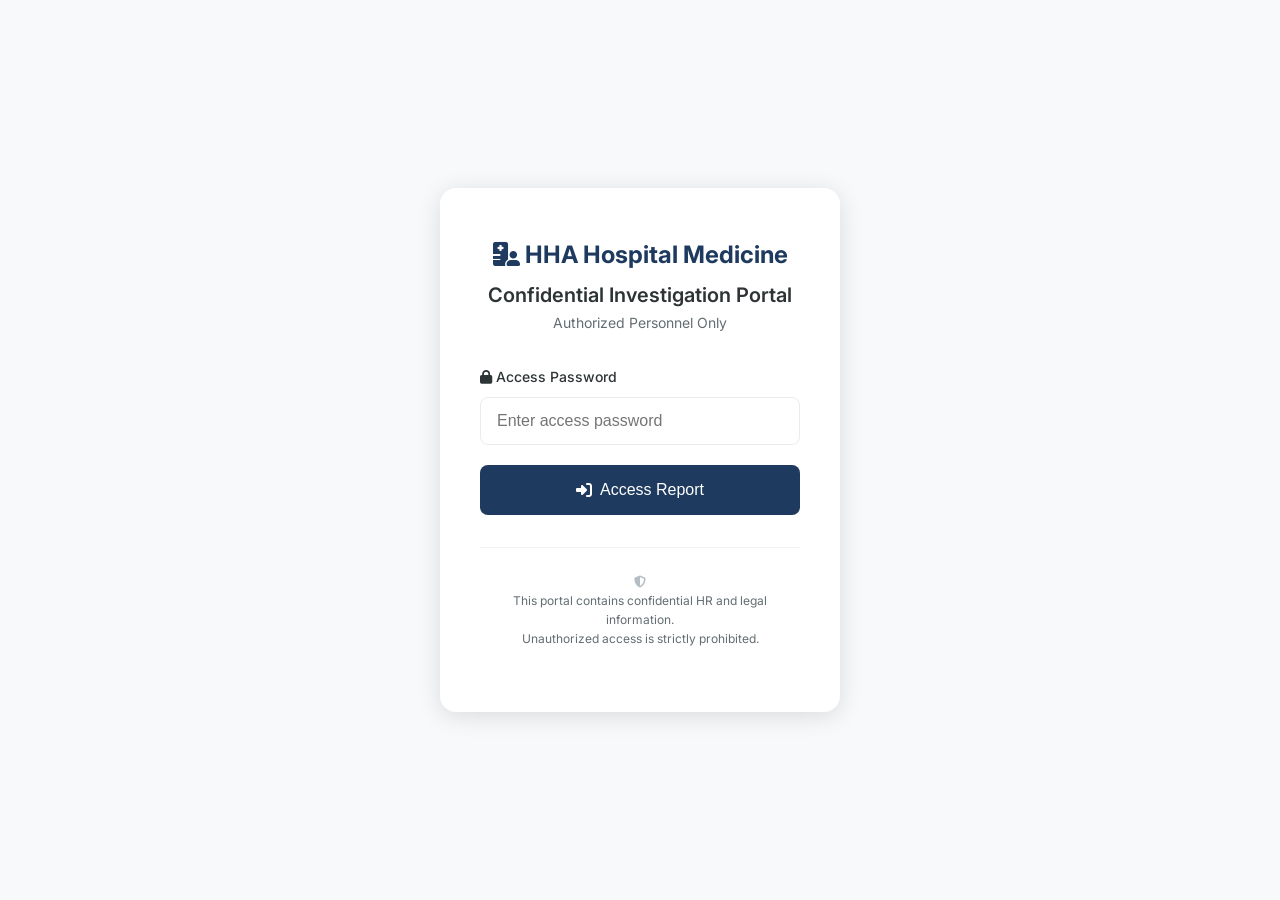
==== actions.html @ 1b226b01 "Investigation Dashboard - Professional Report Portal Professional, mobile-friendly, password-protect" ====
<!DOCTYPE html>
<html lang="en">
<head>
    <meta charset="UTF-8">
    <meta name="viewport" content="width=device-width, initial-scale=1.0">
    <meta name="robots" content="noindex, nofollow">
    <title>Actions Taken | HHA Investigation Report</title>

    <!-- Favicon -->
    <link rel="icon" type="image/svg+xml" href="data:image/svg+xml,<svg xmlns='http://www.w3.org/2000/svg' viewBox='0 0 100 100'><text y='.9em' font-size='90'>🏥</text></svg>">

    <!-- Google Fonts -->
    <link rel="preconnect" href="https://fonts.googleapis.com">
    <link rel="preconnect" href="https://fonts.gstatic.com" crossorigin>
    <link href="https://fonts.googleapis.com/css2?family=Inter:wght@400;500;600;700&display=swap" rel="stylesheet">

    <!-- Font Awesome -->
    <link rel="stylesheet" href="https://cdnjs.cloudflare.com/ajax/libs/font-awesome/6.5.1/css/all.min.css">

    <!-- Custom Styles -->
    <link rel="stylesheet" href="css/styles.css">
</head>
<body>
    <div class="page-wrapper">
        <!-- Navigation -->
        <nav class="navbar">
            <div class="container navbar-container">
                <a href="index.html" class="navbar-brand">
                    <i class="fas fa-hospital-user"></i>
                    HHA Hospital Medicine
                    <span class="confidential-badge">Confidential</span>
                </a>

                <button class="navbar-toggle" onclick="toggleNav()">
                    <span></span>
                    <span></span>
                    <span></span>
                </button>

                <ul class="navbar-nav" id="navbar-nav">
                    <li><a href="index.html" class="nav-link">Dashboard</a></li>
                    <li><a href="timeline.html" class="nav-link">Timeline</a></li>
                    <li><a href="incidents.html" class="nav-link">Incidents</a></li>
                    <li><a href="evidence.html" class="nav-link">Evidence</a></li>
                    <li><a href="actions.html" class="nav-link active">Actions</a></li>
                    <li><a href="summary.html" class="nav-link">Summary</a></li>
                    <li><a href="recommendations.html" class="nav-link">Next Steps</a></li>
                    <li><button class="btn-logout" onclick="logout()"><i class="fas fa-sign-out-alt"></i> Logout</button></li>
                </ul>
            </div>
        </nav>

        <!-- Main Content -->
        <main class="main-content">
            <div class="container">
                <!-- Page Header -->
                <div class="card mb-3">
                    <h1><i class="fas fa-tasks text-success"></i> Actions Taken by IT</h1>
                    <p class="text-muted mb-0">Steps taken to protect company data and preserve evidence</p>
                </div>

                <!-- Current Status -->
                <div class="status-box protected mb-4">
                    <div class="status-icon">
                        <i class="fas fa-shield-halved"></i>
                    </div>
                    <div class="status-text">Mailbox Protected</div>
                    <div class="status-subtext">
                        Litigation hold enabled - All data is now preserved and secured
                    </div>
                </div>

                <!-- Action Steps Timeline -->
                <div class="card">
                    <div class="card-header">
                        <h2 class="card-title"><i class="fas fa-list-check"></i> Response Steps</h2>
                    </div>
                    <div class="card-body">
                        <div class="stepper">
                            <!-- Step 1 -->
                            <div class="step">
                                <div class="step-title">
                                    <span class="check"><i class="fas fa-check-circle"></i></span>
                                    Step 1: License Upgrade
                                </div>
                                <div class="step-content">
                                    Upgraded employee's Microsoft 365 license from Basic to E3 to enable advanced compliance and legal hold features.
                                </div>
                                <div class="step-meta">
                                    <i class="fas fa-calendar"></i> January 30, 2026 |
                                    <i class="fas fa-dollar-sign"></i> Cost: $37.50 (7-day trial)
                                </div>
                            </div>

                            <!-- Step 2 -->
                            <div class="step">
                                <div class="step-title">
                                    <span class="check"><i class="fas fa-check-circle"></i></span>
                                    Step 2: Litigation Hold Enabled
                                </div>
                                <div class="step-content">
                                    Activated litigation hold on the mailbox to prevent any further permanent deletion of emails. All mailbox data is now frozen and preserved.
                                </div>
                                <div class="step-meta">
                                    <i class="fas fa-calendar"></i> January 30, 2026 at 1:37:19 PM |
                                    <i class="fas fa-clock"></i> Duration: 365 days
                                </div>
                            </div>

                            <!-- Step 3 -->
                            <div class="step">
                                <div class="step-title">
                                    <span class="check"><i class="fas fa-check-circle"></i></span>
                                    Step 3: Evidence Export
                                </div>
                                <div class="step-content">
                                    Exported 90 days of complete user activity logs from the audit system. All deletion events are documented with timestamps, IP addresses, and device information.
                                </div>
                                <div class="step-meta">
                                    <i class="fas fa-file"></i> 8 files |
                                    <i class="fas fa-database"></i> ~27 MB total
                                </div>
                            </div>

                            <!-- Step 4 -->
                            <div class="step">
                                <div class="step-title">
                                    <span class="check"><i class="fas fa-check-circle"></i></span>
                                    Step 4: Recovery Assessment
                                </div>
                                <div class="step-content">
                                    Assessed the Recoverable Items folder to determine what emails can still be recovered. Identified 454 emails (403.9 MB) that can be restored if needed.
                                </div>
                                <div class="step-meta">
                                    <i class="fas fa-undo"></i> Recoverable: 454 emails |
                                    <i class="fas fa-times-circle"></i> Lost: 15 emails
                                </div>
                            </div>

                            <!-- Step 5 -->
                            <div class="step">
                                <div class="step-title">
                                    <span class="check"><i class="fas fa-check-circle"></i></span>
                                    Step 5: Access Control
                                </div>
                                <div class="step-content">
                                    Granted authorized personnel access to the mailbox for investigation purposes. Calendar access also provided for scheduling review.
                                </div>
                                <div class="step-meta">
                                    <i class="fas fa-user-shield"></i> Investigation access granted
                                </div>
                            </div>
                        </div>
                    </div>
                </div>

                <!-- Detailed Technical Actions -->
                <div class="card">
                    <div class="card-header">
                        <h2 class="card-title"><i class="fas fa-cog"></i> Technical Details</h2>
                    </div>
                    <div class="card-body">
                        <div class="table-responsive">
                            <table class="table">
                                <thead>
                                    <tr>
                                        <th>Action</th>
                                        <th>Details</th>
                                        <th>Status</th>
                                    </tr>
                                </thead>
                                <tbody>
                                    <tr>
                                        <td><strong>Litigation Hold</strong></td>
                                        <td>
                                            Enabled: January 30, 2026 at 1:37:19 PM<br>
                                            Duration: 365 days<br>
                                            Expires: January 30, 2027
                                        </td>
                                        <td><span class="badge badge-success">ACTIVE</span></td>
                                    </tr>
                                    <tr>
                                        <td><strong>License Upgrade</strong></td>
                                        <td>
                                            Microsoft 365 E3<br>
                                            Enables: eDiscovery, Legal Hold, Compliance<br>
                                            Cost: $37.50 (7-day trial)
                                        </td>
                                        <td><span class="badge badge-success">COMPLETE</span></td>
                                    </tr>
                                    <tr>
                                        <td><strong>Audit Log Export</strong></td>
                                        <td>
                                            Date Range: November 6, 2025 - January 30, 2026<br>
                                            Records: 90 days of activity<br>
                                            Format: CSV files
                                        </td>
                                        <td><span class="badge badge-success">COMPLETE</span></td>
                                    </tr>
                                    <tr>
                                        <td><strong>Recoverable Items</strong></td>
                                        <td>
                                            Available: 454 emails<br>
                                            Size: 403.9 MB<br>
                                            Status: Ready for recovery
                                        </td>
                                        <td><span class="badge badge-warning">PENDING DECISION</span></td>
                                    </tr>
                                    <tr>
                                        <td><strong>Permanently Lost</strong></td>
                                        <td>
                                            Count: 15 emails<br>
                                            Reason: Deleted before hold was enabled<br>
                                            Status: Unrecoverable
                                        </td>
                                        <td><span class="badge badge-danger">UNRECOVERABLE</span></td>
                                    </tr>
                                </tbody>
                            </table>
                        </div>
                    </div>
                </div>

                <!-- Cost Summary -->
                <div class="card">
                    <div class="card-header">
                        <h2 class="card-title"><i class="fas fa-dollar-sign"></i> Cost Summary</h2>
                    </div>
                    <div class="card-body">
                        <div class="table-responsive">
                            <table class="table">
                                <thead>
                                    <tr>
                                        <th>Item</th>
                                        <th>Description</th>
                                        <th class="text-right">Cost</th>
                                    </tr>
                                </thead>
                                <tbody>
                                    <tr>
                                        <td>Microsoft 365 E3 License</td>
                                        <td>7-day trial for compliance features</td>
                                        <td class="text-right">$37.50</td>
                                    </tr>
                                    <tr>
                                        <td>IT Administrator Time</td>
                                        <td>Investigation and documentation</td>
                                        <td class="text-right">Internal</td>
                                    </tr>
                                    <tr class="fw-bold">
                                        <td colspan="2">Total External Cost</td>
                                        <td class="text-right">$37.50</td>
                                    </tr>
                                </tbody>
                            </table>
                        </div>
                    </div>
                </div>

            </div>
        </main>

        <!-- Footer -->
        <footer class="py-3 text-center text-muted" style="background: var(--white); border-top: 1px solid var(--border);">
            <div class="container">
                <small>HHA Hospital Medicine | Confidential Investigation Report | January 2026</small>
            </div>
        </footer>
    </div>

    <!-- Scripts -->
    <script src="js/auth.js"></script>
    <script>
        function toggleNav() {
            document.getElementById('navbar-nav').classList.toggle('active');
        }
    </script>
</body>
</html>
---- css/styles.css ----
/* ================================================
   HHA Investigation Report - Professional Styles
   Mobile-First, Ultra-Clean White Design
   ================================================ */

/* CSS Variables */
:root {
    --white: #ffffff;
    --off-white: #fafbfc;
    --light-gray: #f8f9fa;
    --border: #e9ecef;
    --border-light: #f1f2f6;
    --text-dark: #2d3436;
    --text-medium: #636e72;
    --text-light: #b2bec3;
    --navy: #1e3a5f;
    --navy-light: #2d4a6f;
    --navy-dark: #162d4a;
    --red: #e53935;
    --red-light: #ffebee;
    --red-bg: #fef5f5;
    --green: #43a047;
    --green-light: #e8f5e9;
    --green-bg: #f5fbf5;
    --orange: #fb8c00;
    --orange-light: #fff3e0;
    --orange-bg: #fffaf5;
    --blue-light: #e3f2fd;
    --shadow-sm: 0 1px 3px rgba(0,0,0,0.05);
    --shadow: 0 2px 12px rgba(0,0,0,0.08);
    --shadow-lg: 0 4px 24px rgba(0,0,0,0.12);
    --radius: 12px;
    --radius-sm: 8px;
    --radius-lg: 16px;
    --transition: all 0.2s ease;
}

/* Reset & Base */
*, *::before, *::after {
    box-sizing: border-box;
    margin: 0;
    padding: 0;
}

html {
    font-size: 16px;
    scroll-behavior: smooth;
}

body {
    font-family: 'Inter', -apple-system, BlinkMacSystemFont, 'Segoe UI', Roboto, sans-serif;
    background-color: var(--light-gray);
    color: var(--text-dark);
    line-height: 1.6;
    min-height: 100vh;
}

/* Typography */
h1, h2, h3, h4, h5, h6 {
    font-weight: 600;
    line-height: 1.3;
    color: var(--text-dark);
    margin-bottom: 0.5em;
}

h1 { font-size: 1.75rem; }
h2 { font-size: 1.5rem; }
h3 { font-size: 1.25rem; }
h4 { font-size: 1.125rem; }
h5 { font-size: 1rem; }
h6 { font-size: 0.875rem; }

p {
    margin-bottom: 1rem;
    color: var(--text-medium);
}

a {
    color: var(--navy);
    text-decoration: none;
    transition: var(--transition);
}

a:hover {
    color: var(--navy-dark);
}

/* Layout Containers */
.container {
    width: 100%;
    max-width: 1200px;
    margin: 0 auto;
    padding: 0 1rem;
}

.page-wrapper {
    min-height: 100vh;
    display: flex;
    flex-direction: column;
}

.main-content {
    flex: 1;
    padding: 1.5rem 0;
}

/* Header / Navigation */
.navbar {
    background: var(--white);
    box-shadow: var(--shadow-sm);
    position: sticky;
    top: 0;
    z-index: 1000;
    padding: 0.75rem 0;
}

.navbar-container {
    display: flex;
    justify-content: space-between;
    align-items: center;
    flex-wrap: wrap;
    gap: 0.75rem;
}

.navbar-brand {
    display: flex;
    align-items: center;
    gap: 0.75rem;
    font-weight: 600;
    font-size: 1rem;
    color: var(--navy);
}

.navbar-brand img {
    height: 32px;
    width: auto;
}

.confidential-badge {
    background: var(--red-light);
    color: var(--red);
    font-size: 0.65rem;
    font-weight: 700;
    padding: 0.25rem 0.5rem;
    border-radius: 4px;
    text-transform: uppercase;
    letter-spacing: 0.5px;
}

.navbar-nav {
    display: flex;
    gap: 0.25rem;
    list-style: none;
    flex-wrap: wrap;
}

.nav-link {
    display: block;
    padding: 0.5rem 0.75rem;
    color: var(--text-medium);
    font-size: 0.875rem;
    font-weight: 500;
    border-radius: var(--radius-sm);
    transition: var(--transition);
    min-height: 44px;
    display: flex;
    align-items: center;
}

.nav-link:hover,
.nav-link.active {
    color: var(--navy);
    background: var(--light-gray);
}

.nav-link.active {
    font-weight: 600;
}

.btn-logout {
    background: var(--light-gray);
    color: var(--text-medium);
    border: none;
    padding: 0.5rem 1rem;
    font-size: 0.875rem;
    font-weight: 500;
    border-radius: var(--radius-sm);
    cursor: pointer;
    transition: var(--transition);
    min-height: 44px;
}

.btn-logout:hover {
    background: var(--border);
    color: var(--text-dark);
}

/* Mobile Navigation Toggle */
.navbar-toggle {
    display: none;
    background: none;
    border: none;
    padding: 0.5rem;
    cursor: pointer;
    min-height: 44px;
    min-width: 44px;
}

.navbar-toggle span {
    display: block;
    width: 24px;
    height: 2px;
    background: var(--text-dark);
    margin: 5px 0;
    transition: var(--transition);
}

/* Cards */
.card {
    background: var(--white);
    border-radius: var(--radius);
    box-shadow: var(--shadow);
    padding: 1.5rem;
    margin-bottom: 1.5rem;
}

.card-header {
    display: flex;
    justify-content: space-between;
    align-items: center;
    margin-bottom: 1rem;
    padding-bottom: 1rem;
    border-bottom: 1px solid var(--border-light);
}

.card-title {
    font-size: 1.125rem;
    font-weight: 600;
    margin: 0;
}

.card-body {
    padding: 0;
}

/* Metric Cards */
.metric-grid {
    display: grid;
    grid-template-columns: repeat(2, 1fr);
    gap: 1rem;
}

.metric-card {
    background: var(--white);
    border-radius: var(--radius);
    box-shadow: var(--shadow);
    padding: 1.25rem;
    text-align: center;
    transition: var(--transition);
}

.metric-card:hover {
    transform: translateY(-2px);
    box-shadow: var(--shadow-lg);
}

.metric-card.danger {
    border-left: 4px solid var(--red);
}

.metric-card.warning {
    border-left: 4px solid var(--orange);
}

.metric-card.success {
    border-left: 4px solid var(--green);
}

.metric-card.primary {
    border-left: 4px solid var(--navy);
}

.metric-card.dark {
    border-left: 4px solid var(--text-dark);
}

.metric-value {
    font-size: 2rem;
    font-weight: 700;
    line-height: 1.2;
    margin-bottom: 0.25rem;
}

.metric-card.danger .metric-value { color: var(--red); }
.metric-card.warning .metric-value { color: var(--orange); }
.metric-card.success .metric-value { color: var(--green); }
.metric-card.primary .metric-value { color: var(--navy); }
.metric-card.dark .metric-value { color: var(--text-dark); }

.metric-label {
    font-size: 0.75rem;
    font-weight: 600;
    text-transform: uppercase;
    letter-spacing: 0.5px;
    color: var(--text-medium);
}

/* Hero Section */
.hero {
    background: linear-gradient(135deg, var(--navy) 0%, var(--navy-dark) 100%);
    color: var(--white);
    padding: 2rem 1.5rem;
    border-radius: var(--radius);
    margin-bottom: 1.5rem;
}

.hero-title {
    font-size: 1.5rem;
    font-weight: 700;
    color: var(--white);
    margin-bottom: 0.5rem;
}

.hero-subtitle {
    font-size: 1rem;
    opacity: 0.9;
    margin-bottom: 1rem;
}

.hero-date {
    font-size: 0.875rem;
    opacity: 0.8;
}

/* Buttons */
.btn {
    display: inline-flex;
    align-items: center;
    justify-content: center;
    gap: 0.5rem;
    padding: 0.75rem 1.5rem;
    font-size: 0.9375rem;
    font-weight: 500;
    border-radius: var(--radius-sm);
    border: none;
    cursor: pointer;
    transition: var(--transition);
    min-height: 44px;
    text-decoration: none;
}

.btn-primary {
    background: var(--navy);
    color: var(--white);
}

.btn-primary:hover {
    background: var(--navy-dark);
    color: var(--white);
}

.btn-secondary {
    background: var(--light-gray);
    color: var(--text-dark);
}

.btn-secondary:hover {
    background: var(--border);
}

.btn-outline {
    background: transparent;
    border: 1px solid var(--border);
    color: var(--text-dark);
}

.btn-outline:hover {
    background: var(--light-gray);
}

.btn-success {
    background: var(--green);
    color: var(--white);
}

.btn-success:hover {
    background: #388e3c;
}

.btn-danger {
    background: var(--red);
    color: var(--white);
}

.btn-danger:hover {
    background: #c62828;
}

.btn-sm {
    padding: 0.5rem 1rem;
    font-size: 0.8125rem;
    min-height: 36px;
}

.btn-lg {
    padding: 1rem 2rem;
    font-size: 1rem;
}

.btn-block {
    width: 100%;
}

/* Tables */
.table-responsive {
    overflow-x: auto;
    -webkit-overflow-scrolling: touch;
}

.table {
    width: 100%;
    border-collapse: collapse;
    font-size: 0.875rem;
}

.table th,
.table td {
    padding: 0.875rem 1rem;
    text-align: left;
    border-bottom: 1px solid var(--border-light);
}

.table th {
    font-weight: 600;
    color: var(--text-dark);
    background: var(--off-white);
    white-space: nowrap;
}

.table tr:hover {
    background: var(--off-white);
}

.table tr.critical {
    background: var(--red-bg);
}

.table tr.critical:hover {
    background: var(--red-light);
}

/* Status Badges */
.badge {
    display: inline-flex;
    align-items: center;
    gap: 0.25rem;
    padding: 0.25rem 0.625rem;
    font-size: 0.75rem;
    font-weight: 600;
    border-radius: 999px;
    text-transform: uppercase;
    letter-spacing: 0.3px;
}

.badge-danger {
    background: var(--red-light);
    color: var(--red);
}

.badge-warning {
    background: var(--orange-light);
    color: var(--orange);
}

.badge-success {
    background: var(--green-light);
    color: var(--green);
}

.badge-primary {
    background: var(--blue-light);
    color: var(--navy);
}

.badge-secondary {
    background: var(--light-gray);
    color: var(--text-medium);
}

/* Alert Boxes */
.alert {
    padding: 1rem 1.25rem;
    border-radius: var(--radius-sm);
    margin-bottom: 1rem;
    display: flex;
    align-items: flex-start;
    gap: 0.75rem;
}

.alert-danger {
    background: var(--red-light);
    color: var(--red);
    border-left: 4px solid var(--red);
}

.alert-warning {
    background: var(--orange-light);
    color: #e65100;
    border-left: 4px solid var(--orange);
}

.alert-success {
    background: var(--green-light);
    color: var(--green);
    border-left: 4px solid var(--green);
}

.alert-info {
    background: var(--blue-light);
    color: var(--navy);
    border-left: 4px solid var(--navy);
}

/* Timeline / Stepper */
.stepper {
    position: relative;
    padding-left: 2rem;
}

.stepper::before {
    content: '';
    position: absolute;
    left: 0.75rem;
    top: 1.5rem;
    bottom: 1.5rem;
    width: 2px;
    background: var(--border);
}

.step {
    position: relative;
    padding: 1.25rem;
    background: var(--white);
    border-radius: var(--radius);
    box-shadow: var(--shadow-sm);
    margin-bottom: 1rem;
}

.step::before {
    content: '';
    position: absolute;
    left: -1.625rem;
    top: 1.5rem;
    width: 1rem;
    height: 1rem;
    background: var(--green);
    border-radius: 50%;
    border: 3px solid var(--white);
    box-shadow: 0 0 0 2px var(--green);
}

.step.pending::before {
    background: var(--border);
    box-shadow: 0 0 0 2px var(--border);
}

.step-title {
    font-weight: 600;
    margin-bottom: 0.25rem;
    display: flex;
    align-items: center;
    gap: 0.5rem;
}

.step-title .check {
    color: var(--green);
}

.step-content {
    color: var(--text-medium);
    font-size: 0.875rem;
}

.step-meta {
    font-size: 0.75rem;
    color: var(--text-light);
    margin-top: 0.5rem;
}

/* Incident Cards */
.incident-card {
    background: var(--white);
    border-radius: var(--radius);
    box-shadow: var(--shadow);
    overflow: hidden;
    margin-bottom: 1.5rem;
}

.incident-header {
    padding: 1.25rem;
    border-bottom: 1px solid var(--border-light);
}

.incident-header.critical {
    background: linear-gradient(135deg, var(--red) 0%, #c62828 100%);
    color: var(--white);
}

.incident-header h3 {
    color: inherit;
    margin: 0;
}

.incident-body {
    padding: 1.25rem;
}

.incident-stat {
    display: flex;
    justify-content: space-between;
    padding: 0.75rem 0;
    border-bottom: 1px solid var(--border-light);
}

.incident-stat:last-child {
    border-bottom: none;
}

.incident-stat-label {
    color: var(--text-medium);
    font-size: 0.875rem;
}

.incident-stat-value {
    font-weight: 600;
    color: var(--text-dark);
}

/* Chart Container */
.chart-container {
    position: relative;
    width: 100%;
    min-height: 300px;
    padding: 1rem 0;
}

/* Document Viewer Modal */
.modal-overlay {
    position: fixed;
    top: 0;
    left: 0;
    right: 0;
    bottom: 0;
    background: rgba(0,0,0,0.5);
    display: flex;
    align-items: center;
    justify-content: center;
    z-index: 2000;
    padding: 1rem;
    opacity: 0;
    visibility: hidden;
    transition: var(--transition);
}

.modal-overlay.active {
    opacity: 1;
    visibility: visible;
}

.modal {
    background: var(--white);
    border-radius: var(--radius);
    width: 100%;
    max-width: 900px;
    max-height: 90vh;
    display: flex;
    flex-direction: column;
    transform: translateY(20px);
    transition: var(--transition);
}

.modal-overlay.active .modal {
    transform: translateY(0);
}

.modal-header {
    display: flex;
    justify-content: space-between;
    align-items: center;
    padding: 1rem 1.5rem;
    border-bottom: 1px solid var(--border);
}

.modal-title {
    font-size: 1rem;
    font-weight: 600;
    margin: 0;
    display: flex;
    align-items: center;
    gap: 0.5rem;
}

.modal-close {
    background: none;
    border: none;
    font-size: 1.5rem;
    color: var(--text-medium);
    cursor: pointer;
    padding: 0.25rem;
    line-height: 1;
    min-height: 44px;
    min-width: 44px;
    display: flex;
    align-items: center;
    justify-content: center;
}

.modal-close:hover {
    color: var(--text-dark);
}

.modal-body {
    flex: 1;
    overflow: auto;
    padding: 1.5rem;
}

.modal-footer {
    display: flex;
    justify-content: flex-end;
    gap: 0.75rem;
    padding: 1rem 1.5rem;
    border-top: 1px solid var(--border);
}

/* Document Preview */
.document-preview {
    font-family: 'Monaco', 'Consolas', monospace;
    font-size: 0.8125rem;
    line-height: 1.5;
    white-space: pre-wrap;
    word-break: break-word;
    background: var(--off-white);
    padding: 1rem;
    border-radius: var(--radius-sm);
    max-height: 500px;
    overflow: auto;
}

.csv-table {
    font-size: 0.75rem;
}

.csv-table th,
.csv-table td {
    padding: 0.5rem 0.75rem;
    max-width: 200px;
    overflow: hidden;
    text-overflow: ellipsis;
    white-space: nowrap;
}

/* Login Page */
.login-wrapper {
    min-height: 100vh;
    display: flex;
    align-items: center;
    justify-content: center;
    background: var(--light-gray);
    padding: 1rem;
}

.login-card {
    background: var(--white);
    border-radius: var(--radius-lg);
    box-shadow: var(--shadow-lg);
    width: 100%;
    max-width: 400px;
    padding: 2.5rem 2rem;
    text-align: center;
}

.login-logo {
    font-size: 1.5rem;
    font-weight: 700;
    color: var(--navy);
    margin-bottom: 0.5rem;
}

.login-title {
    font-size: 1.25rem;
    color: var(--text-dark);
    margin-bottom: 0.25rem;
}

.login-subtitle {
    font-size: 0.875rem;
    color: var(--text-medium);
    margin-bottom: 2rem;
}

.login-form {
    text-align: left;
}

.form-group {
    margin-bottom: 1.25rem;
}

.form-label {
    display: block;
    font-size: 0.875rem;
    font-weight: 500;
    color: var(--text-dark);
    margin-bottom: 0.5rem;
}

.form-control {
    width: 100%;
    padding: 0.875rem 1rem;
    font-size: 1rem;
    border: 1px solid var(--border);
    border-radius: var(--radius-sm);
    transition: var(--transition);
    min-height: 44px;
}

.form-control:focus {
    outline: none;
    border-color: var(--navy);
    box-shadow: 0 0 0 3px rgba(30,58,95,0.1);
}

.form-control.error {
    border-color: var(--red);
}

.form-error {
    font-size: 0.8125rem;
    color: var(--red);
    margin-top: 0.5rem;
    display: none;
}

.form-error.show {
    display: block;
}

.login-footer {
    margin-top: 2rem;
    padding-top: 1.5rem;
    border-top: 1px solid var(--border-light);
    font-size: 0.75rem;
    color: var(--text-light);
}

/* Checklist */
.checklist {
    list-style: none;
}

.checklist-item {
    display: flex;
    align-items: flex-start;
    gap: 0.75rem;
    padding: 0.875rem 0;
    border-bottom: 1px solid var(--border-light);
}

.checklist-item:last-child {
    border-bottom: none;
}

.checklist-checkbox {
    width: 1.25rem;
    height: 1.25rem;
    border: 2px solid var(--border);
    border-radius: 4px;
    flex-shrink: 0;
    margin-top: 0.125rem;
}

.checklist-text {
    flex: 1;
    font-size: 0.9375rem;
    color: var(--text-dark);
}

/* Print Summary Styles */
.print-only {
    display: none;
}

.summary-document {
    background: var(--white);
    max-width: 800px;
    margin: 0 auto;
    padding: 2rem;
}

.summary-header {
    text-align: center;
    padding-bottom: 1.5rem;
    margin-bottom: 1.5rem;
    border-bottom: 2px solid var(--navy);
}

.summary-header h1 {
    font-size: 1.25rem;
    font-weight: 700;
    color: var(--navy);
    margin-bottom: 0.5rem;
}

.summary-section {
    margin-bottom: 1.5rem;
}

.summary-section h2 {
    font-size: 1rem;
    text-transform: uppercase;
    letter-spacing: 1px;
    color: var(--navy);
    padding-bottom: 0.5rem;
    margin-bottom: 1rem;
    border-bottom: 1px solid var(--border);
}

.summary-footer {
    margin-top: 2rem;
    padding-top: 1.5rem;
    border-top: 2px solid var(--navy);
    text-align: center;
}

/* Quick Nav Cards */
.nav-cards {
    display: grid;
    grid-template-columns: repeat(2, 1fr);
    gap: 1rem;
}

.nav-card {
    background: var(--white);
    border-radius: var(--radius);
    box-shadow: var(--shadow);
    padding: 1.25rem;
    text-decoration: none;
    transition: var(--transition);
    display: flex;
    flex-direction: column;
    align-items: center;
    text-align: center;
    min-height: 100px;
}

.nav-card:hover {
    transform: translateY(-2px);
    box-shadow: var(--shadow-lg);
}

.nav-card-icon {
    font-size: 1.5rem;
    margin-bottom: 0.5rem;
    color: var(--navy);
}

.nav-card-title {
    font-size: 0.875rem;
    font-weight: 600;
    color: var(--text-dark);
}

/* Status Box */
.status-box {
    background: var(--green-light);
    border: 2px solid var(--green);
    border-radius: var(--radius);
    padding: 1.5rem;
    text-align: center;
}

.status-box.protected {
    background: var(--green-light);
    border-color: var(--green);
}

.status-icon {
    font-size: 2.5rem;
    color: var(--green);
    margin-bottom: 0.5rem;
}

.status-text {
    font-size: 1.25rem;
    font-weight: 700;
    color: var(--green);
    text-transform: uppercase;
    letter-spacing: 1px;
}

.status-subtext {
    font-size: 0.875rem;
    color: var(--text-medium);
    margin-top: 0.5rem;
}

/* Evidence File List */
.file-list {
    list-style: none;
}

.file-item {
    display: flex;
    align-items: center;
    justify-content: space-between;
    flex-wrap: wrap;
    gap: 0.75rem;
    padding: 1rem;
    border-bottom: 1px solid var(--border-light);
    transition: var(--transition);
}

.file-item:hover {
    background: var(--off-white);
}

.file-item:last-child {
    border-bottom: none;
}

.file-info {
    flex: 1;
    min-width: 200px;
}

.file-name {
    font-weight: 600;
    color: var(--text-dark);
    display: flex;
    align-items: center;
    gap: 0.5rem;
}

.file-name i {
    color: var(--navy);
}

.file-description {
    font-size: 0.8125rem;
    color: var(--text-medium);
    margin-top: 0.25rem;
}

.file-size {
    font-size: 0.75rem;
    color: var(--text-light);
}

.file-actions {
    display: flex;
    gap: 0.5rem;
}

/* Utility Classes */
.text-center { text-align: center; }
.text-right { text-align: right; }
.text-muted { color: var(--text-medium); }
.text-danger { color: var(--red); }
.text-success { color: var(--green); }
.text-warning { color: var(--orange); }

.mt-0 { margin-top: 0; }
.mt-1 { margin-top: 0.5rem; }
.mt-2 { margin-top: 1rem; }
.mt-3 { margin-top: 1.5rem; }
.mt-4 { margin-top: 2rem; }

.mb-0 { margin-bottom: 0; }
.mb-1 { margin-bottom: 0.5rem; }
.mb-2 { margin-bottom: 1rem; }
.mb-3 { margin-bottom: 1.5rem; }
.mb-4 { margin-bottom: 2rem; }

.py-2 { padding-top: 1rem; padding-bottom: 1rem; }
.py-3 { padding-top: 1.5rem; padding-bottom: 1.5rem; }
.py-4 { padding-top: 2rem; padding-bottom: 2rem; }

.fw-bold { font-weight: 600; }
.fw-normal { font-weight: 400; }

.d-flex { display: flex; }
.flex-wrap { flex-wrap: wrap; }
.align-items-center { align-items: center; }
.justify-content-between { justify-content: space-between; }
.gap-1 { gap: 0.5rem; }
.gap-2 { gap: 1rem; }

/* Loading Spinner */
.loading {
    display: flex;
    align-items: center;
    justify-content: center;
    padding: 2rem;
}

.spinner {
    width: 40px;
    height: 40px;
    border: 3px solid var(--border);
    border-top-color: var(--navy);
    border-radius: 50%;
    animation: spin 1s linear infinite;
}

@keyframes spin {
    to { transform: rotate(360deg); }
}

/* ================================================
   Responsive Breakpoints (Mobile First)
   ================================================ */

/* Small tablets (576px+) */
@media (min-width: 576px) {
    h1 { font-size: 2rem; }
    h2 { font-size: 1.75rem; }

    .hero {
        padding: 2.5rem 2rem;
    }

    .hero-title {
        font-size: 1.75rem;
    }

    .metric-value {
        font-size: 2.5rem;
    }

    .login-card {
        padding: 3rem 2.5rem;
    }
}

/* Tablets (768px+) */
@media (min-width: 768px) {
    .container {
        padding: 0 1.5rem;
    }

    .main-content {
        padding: 2rem 0;
    }

    .metric-grid {
        grid-template-columns: repeat(3, 1fr);
    }

    .nav-cards {
        grid-template-columns: repeat(4, 1fr);
    }

    .navbar-toggle {
        display: none !important;
    }

    .navbar-nav {
        display: flex !important;
    }

    .incident-grid {
        display: grid;
        grid-template-columns: repeat(2, 1fr);
        gap: 1.5rem;
    }

    .incident-card {
        margin-bottom: 0;
    }

    .modal {
        max-width: 800px;
    }
}

/* Desktops (992px+) */
@media (min-width: 992px) {
    h1 { font-size: 2.25rem; }

    .container {
        padding: 0 2rem;
    }

    .metric-grid {
        grid-template-columns: repeat(5, 1fr);
    }

    .hero {
        padding: 3rem;
    }

    .hero-title {
        font-size: 2rem;
    }

    .card {
        padding: 2rem;
    }
}

/* Large desktops (1200px+) */
@media (min-width: 1200px) {
    .metric-value {
        font-size: 3rem;
    }
}

/* Mobile Navigation */
@media (max-width: 767.98px) {
    .navbar-toggle {
        display: flex;
        flex-direction: column;
        justify-content: center;
    }

    .navbar-nav {
        display: none;
        width: 100%;
        flex-direction: column;
        padding-top: 1rem;
        border-top: 1px solid var(--border-light);
        margin-top: 0.75rem;
    }

    .navbar-nav.active {
        display: flex;
    }

    .nav-link {
        padding: 0.75rem;
        border-radius: var(--radius-sm);
    }

    .btn-logout {
        width: 100%;
        margin-top: 0.5rem;
    }
}

/* ================================================
   Print Styles
   ================================================ */
@media print {
    * {
        background: white !important;
        color: black !important;
        box-shadow: none !important;
    }

    body {
        font-size: 12pt;
        line-height: 1.4;
    }

    .navbar,
    .btn,
    .modal-overlay,
    .no-print {
        display: none !important;
    }

    .print-only {
        display: block !important;
    }

    .card {
        border: 1px solid #ccc;
        page-break-inside: avoid;
    }

    .summary-document {
        padding: 0;
        max-width: none;
    }

    h1, h2, h3 {
        page-break-after: avoid;
    }

    table {
        page-break-inside: avoid;
    }

    @page {
        margin: 1in;
    }
}
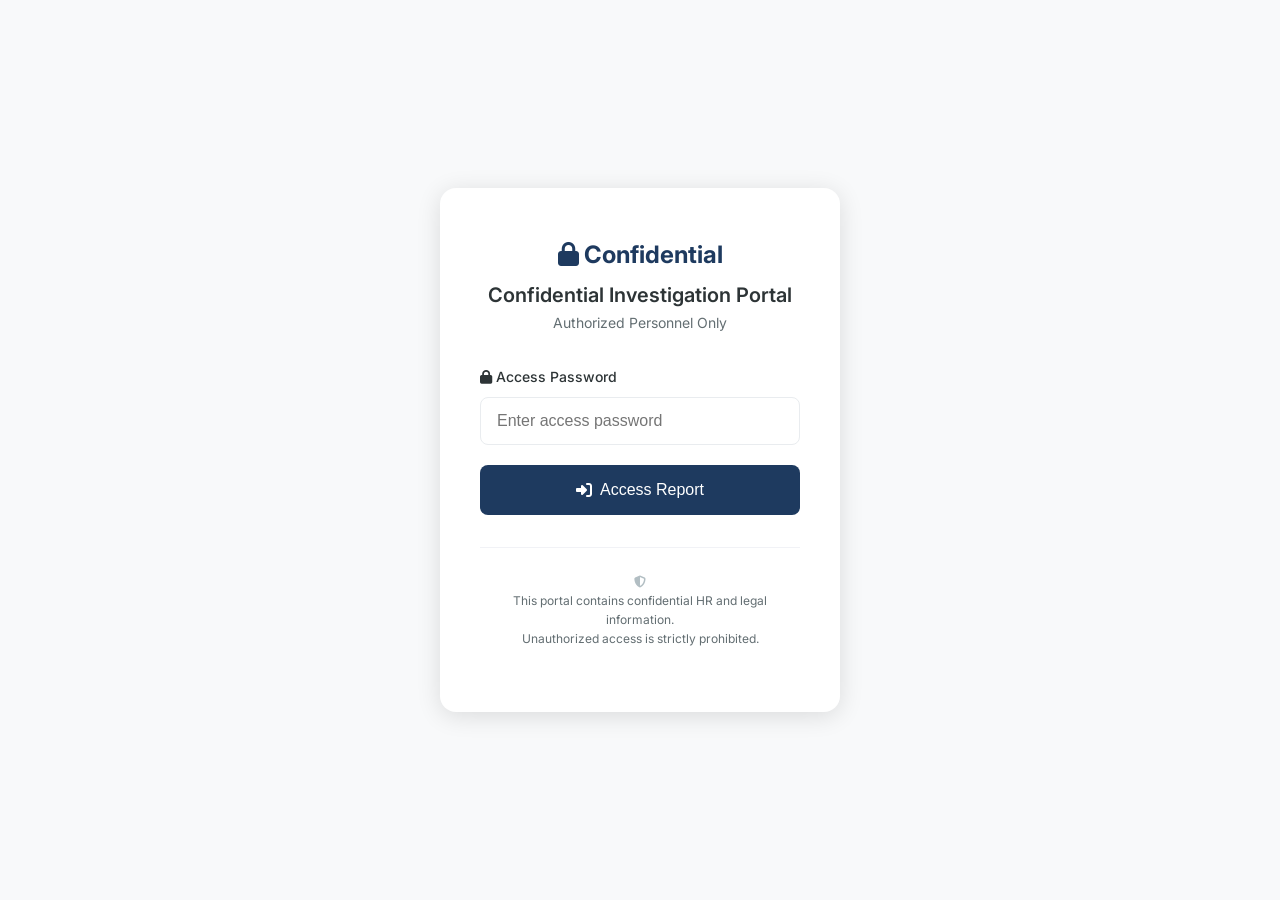
==== commit 4eae546a: "refactor: Remove branding, add download password protection - Remove HHA Hospital Medicine branding," ====
--- a/actions.html
+++ b/actions.html
@@ -4,7 +4,7 @@
     <meta charset="UTF-8">
     <meta name="viewport" content="width=device-width, initial-scale=1.0">
     <meta name="robots" content="noindex, nofollow">
-    <title>Actions Taken | HHA Investigation Report</title>
+    <title>Actions Taken | Confidential Investigation Report</title>
 
     <!-- Favicon -->
     <link rel="icon" type="image/svg+xml" href="data:image/svg+xml,<svg xmlns='http://www.w3.org/2000/svg' viewBox='0 0 100 100'><text y='.9em' font-size='90'>🏥</text></svg>">
@@ -26,9 +26,9 @@
         <nav class="navbar">
             <div class="container navbar-container">
                 <a href="index.html" class="navbar-brand">
-                    <i class="fas fa-hospital-user"></i>
-                    HHA Hospital Medicine
-                    <span class="confidential-badge">Confidential</span>
+                    <i class="fas fa-lock"></i>
+                    Confidential
+                    <span class="confidential-badge">Investigation</span>
                 </a>
 
                 <button class="navbar-toggle" onclick="toggleNav()">
@@ -44,7 +44,6 @@
                     <li><a href="evidence.html" class="nav-link">Evidence</a></li>
                     <li><a href="actions.html" class="nav-link active">Actions</a></li>
                     <li><a href="summary.html" class="nav-link">Summary</a></li>
-                    <li><a href="recommendations.html" class="nav-link">Next Steps</a></li>
                     <li><button class="btn-logout" onclick="logout()"><i class="fas fa-sign-out-alt"></i> Logout</button></li>
                 </ul>
             </div>
@@ -88,7 +87,7 @@
                                 </div>
                                 <div class="step-meta">
                                     <i class="fas fa-calendar"></i> January 30, 2026 |
-                                    <i class="fas fa-dollar-sign"></i> Cost: $37.50 (7-day trial)
+                                    <i class="fas fa-dollar-sign"></i> Cost: $0 (7-day FREE trial)
                                 </div>
                             </div>
 
@@ -184,7 +183,7 @@
                                         <td>
                                             Microsoft 365 E3<br>
                                             Enables: eDiscovery, Legal Hold, Compliance<br>
-                                            Cost: $37.50 (7-day trial)
+                                            Cost: $0 (7-day FREE trial)
                                         </td>
                                         <td><span class="badge badge-success">COMPLETE</span></td>
                                     </tr>
@@ -239,17 +238,17 @@
                                 <tbody>
                                     <tr>
                                         <td>Microsoft 365 E3 License</td>
-                                        <td>7-day trial for compliance features</td>
-                                        <td class="text-right">$37.50</td>
+                                        <td>7-day FREE trial for compliance features</td>
+                                        <td class="text-right">$0</td>
                                     </tr>
                                     <tr>
                                         <td>IT Administrator Time</td>
                                         <td>Investigation and documentation</td>
-                                        <td class="text-right">Internal</td>
+                                        <td class="text-right">4 hours</td>
                                     </tr>
                                     <tr class="fw-bold">
                                         <td colspan="2">Total External Cost</td>
-                                        <td class="text-right">$37.50</td>
+                                        <td class="text-right">$0</td>
                                     </tr>
                                 </tbody>
                             </table>
@@ -263,7 +262,7 @@
         <!-- Footer -->
         <footer class="py-3 text-center text-muted" style="background: var(--white); border-top: 1px solid var(--border);">
             <div class="container">
-                <small>HHA Hospital Medicine | Confidential Investigation Report | January 2026</small>
+                <small>Confidential Investigation Report | January 2026</small>
             </div>
         </footer>
     </div>
